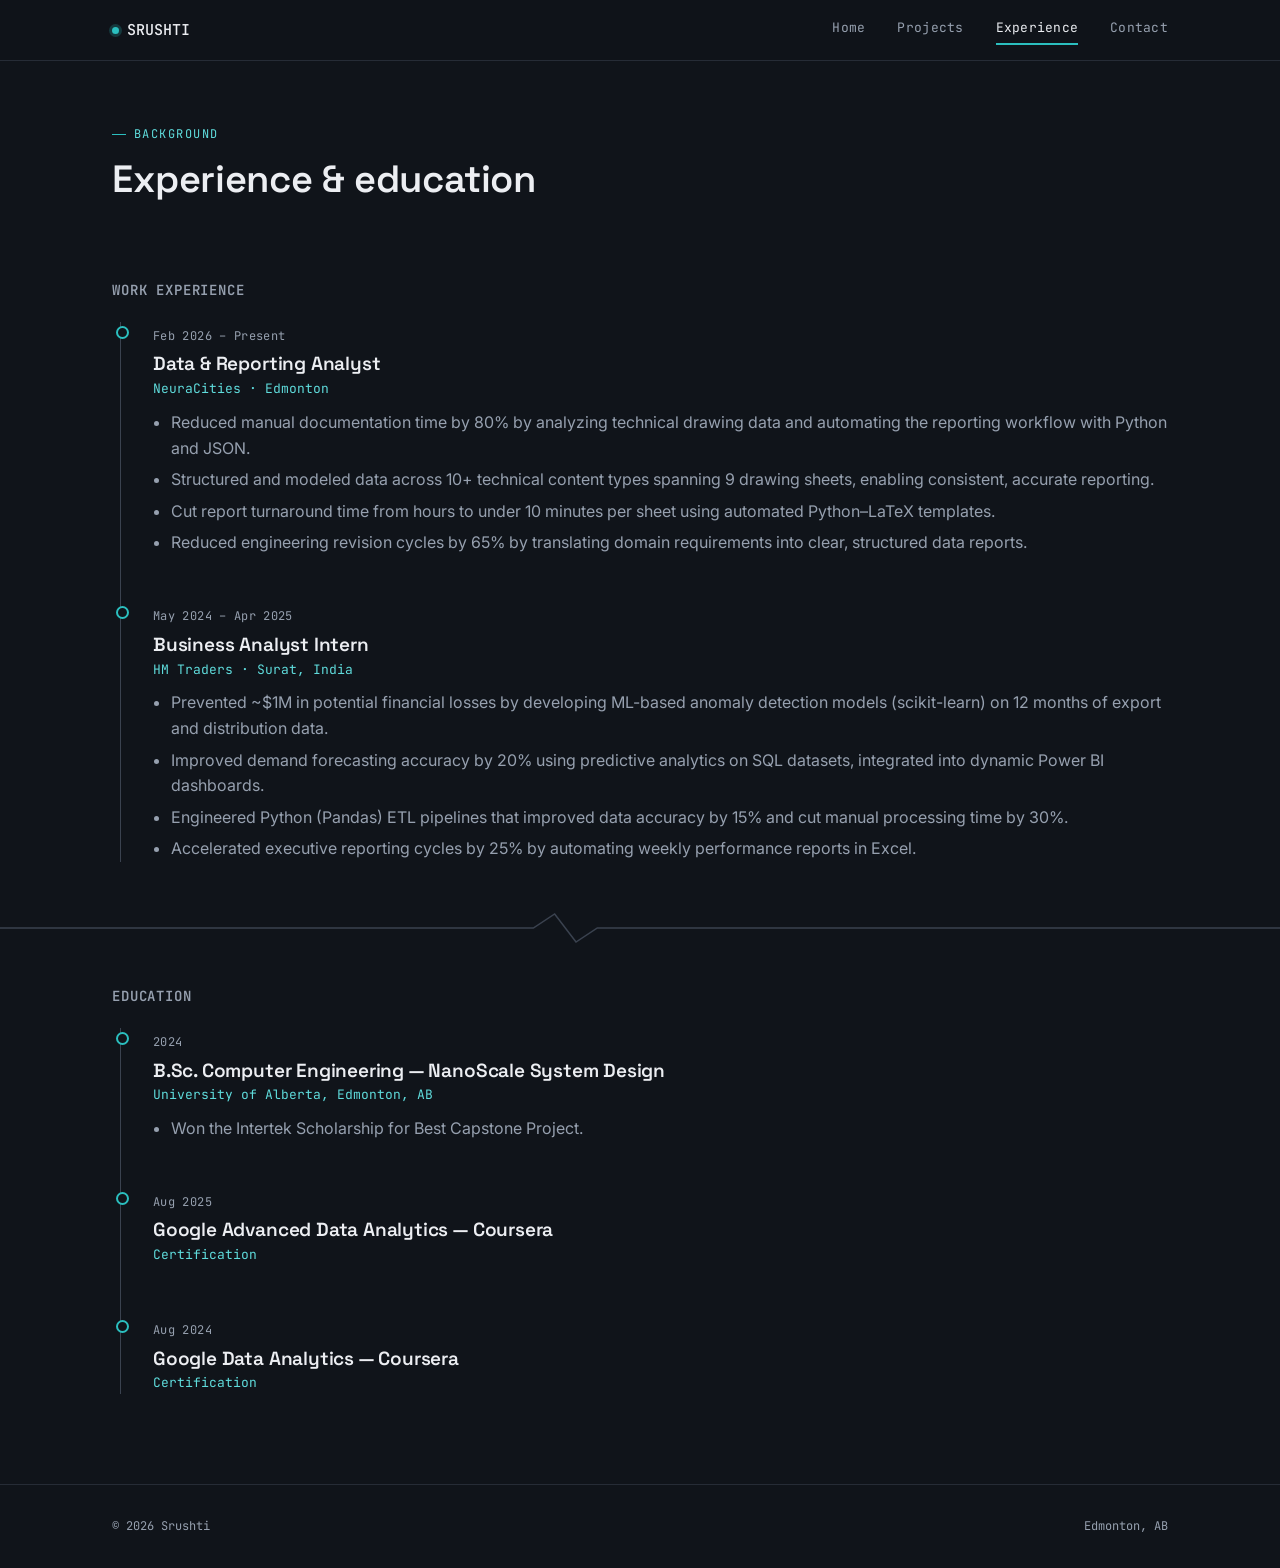
==== experience.html @ 4e7ceddc "Add files via upload" ====
<!DOCTYPE html>
<html lang="en">
<head>
<meta charset="UTF-8">
<meta name="viewport" content="width=device-width, initial-scale=1.0">
<title>Experience — Srushti</title>
<link rel="preconnect" href="https://fonts.googleapis.com">
<link href="https://fonts.googleapis.com/css2?family=Space+Grotesk:wght@500;600;700&family=Inter:wght@400;500;600&family=JetBrains+Mono:wght@400;500&display=swap" rel="stylesheet">
<link rel="stylesheet" href="css/style.css">
</head>
<body>

<header class="site-nav">
  <div class="nav-inner">
    <a href="index.html" class="brand"><span class="dot"></span>SRUSHTI</a>
    <nav class="links">
      <a href="index.html">Home</a>
      <a href="projects.html">Projects</a>
      <a href="experience.html" class="active">Experience</a>
      <a href="contact.html">Contact</a>
    </nav>
  </div>
</header>

<section class="tight" style="padding-top:56px;">
  <div class="wrap">
    <span class="eyebrow">Background</span>
    <h2 style="margin-top:14px; font-size:38px;">Experience &amp; education</h2>
  </div>
</section>

<section class="tight">
  <div class="wrap">
    <h3 style="font-size:14px; font-family: var(--font-mono); letter-spacing:0.06em; text-transform:uppercase; color:var(--ink-muted); margin-bottom:24px;">Work experience</h3>
    <div class="timeline">

      <div class="timeline-item">
        <span class="when">Feb 2026 – Present</span>
        <h3>Data &amp; Reporting Analyst</h3>
        <span class="org">NeuraCities · Edmonton</span>
        <ul>
          <li>Reduced manual documentation time by 80% by analyzing technical drawing data and automating the reporting workflow with Python and JSON.</li>
          <li>Structured and modeled data across 10+ technical content types spanning 9 drawing sheets, enabling consistent, accurate reporting.</li>
          <li>Cut report turnaround time from hours to under 10 minutes per sheet using automated Python–LaTeX templates.</li>
          <li>Reduced engineering revision cycles by 65% by translating domain requirements into clear, structured data reports.</li>
        </ul>
      </div>

      <div class="timeline-item">
        <span class="when">May 2024 – Apr 2025</span>
        <h3>Business Analyst Intern</h3>
        <span class="org">HM Traders · Surat, India</span>
        <ul>
          <li>Prevented ~$1M in potential financial losses by developing ML-based anomaly detection models (scikit-learn) on 12 months of export and distribution data.</li>
          <li>Improved demand forecasting accuracy by 20% using predictive analytics on SQL datasets, integrated into dynamic Power BI dashboards.</li>
          <li>Engineered Python (Pandas) ETL pipelines that improved data accuracy by 15% and cut manual processing time by 30%.</li>
          <li>Accelerated executive reporting cycles by 25% by automating weekly performance reports in Excel.</li>
        </ul>
      </div>

    </div>
  </div>
</section>

<svg class="signal-divider" viewBox="0 0 1200 40" preserveAspectRatio="none">
  <path d="M0,20 L500,20 L520,6 L540,34 L560,20 L1200,20"></path>
</svg>

<section class="tight">
  <div class="wrap">
    <h3 style="font-size:14px; font-family: var(--font-mono); letter-spacing:0.06em; text-transform:uppercase; color:var(--ink-muted); margin-bottom:24px;">Education</h3>
    <div class="timeline">

      <div class="timeline-item">
        <span class="when">2024</span>
        <h3>B.Sc. Computer Engineering — NanoScale System Design</h3>
        <span class="org">University of Alberta, Edmonton, AB</span>
        <ul>
          <li>Won the Intertek Scholarship for Best Capstone Project.</li>
        </ul>
      </div>

      <div class="timeline-item">
        <span class="when">Aug 2025</span>
        <h3>Google Advanced Data Analytics — Coursera</h3>
        <span class="org">Certification</span>
      </div>

      <div class="timeline-item">
        <span class="when">Aug 2024</span>
        <h3>Google Data Analytics — Coursera</h3>
        <span class="org">Certification</span>
      </div>

    </div>
  </div>
</section>

<footer>
  <div class="wrap">
    <span>© 2026 Srushti</span>
    <span>Edmonton, AB</span>
  </div>
</footer>

<script src="js/main.js"></script>
</body>
</html>
---- css/style.css ----
/* ============================================================
   DESIGN TOKENS
   ============================================================ */
:root {
  --bg: #10141A;
  --bg-raised: #171C24;
  --ink: #ECEEF2;
  --ink-muted: #96A0AF;
  --line: #262C36;
  --line-strong: #3A424F;
  --accent: #2BBFBF;      /* signal teal — primary interactive */
  --accent-ink: #5FDCDC;
  --amber: #F0B94D;       /* data highlight — used sparingly */

  /* tool identity colors — small color-coded markers on tags/pills */
  --c-python: #6AA6E8;
  --c-sql: #2BBFBF;
  --c-excel: #5FC167;
  --c-powerbi: #F0B94D;
  --c-tableau: #F0895A;
  --c-ml: #A98BFA;

  --font-display: 'Space Grotesk', sans-serif;
  --font-body: 'Inter', sans-serif;
  --font-mono: 'JetBrains Mono', monospace;

  --max-w: 1120px;
  --radius: 3px;
}

* { box-sizing: border-box; }
html { scroll-behavior: smooth; }

@media (prefers-reduced-motion: reduce) {
  html { scroll-behavior: auto; }
  * { animation-duration: 0.01ms !important; animation-iteration-count: 1 !important; transition-duration: 0.01ms !important; }
}

body {
  margin: 0;
  background: var(--bg);
  color: var(--ink);
  font-family: var(--font-body);
  font-size: 16px;
  line-height: 1.6;
  -webkit-font-smoothing: antialiased;
}

a { color: inherit; }

.wrap {
  max-width: var(--max-w);
  margin: 0 auto;
  padding: 0 32px;
}

h1, h2, h3, h4 {
  font-family: var(--font-display);
  font-weight: 600;
  line-height: 1.15;
  margin: 0;
  letter-spacing: -0.01em;
}

.eyebrow {
  font-family: var(--font-mono);
  font-size: 12px;
  letter-spacing: 0.12em;
  text-transform: uppercase;
  color: var(--accent-ink);
  display: inline-flex;
  align-items: center;
  gap: 8px;
}

.eyebrow::before {
  content: '';
  width: 14px;
  height: 1px;
  background: var(--accent);
  display: inline-block;
}

p { margin: 0 0 1em; color: var(--ink-muted); }

/* ============================================================
   NAV
   ============================================================ */
header.site-nav {
  position: sticky;
  top: 0;
  z-index: 100;
  background: rgba(16, 20, 26, 0.82);
  backdrop-filter: blur(8px);
  border-bottom: 1px solid var(--line);
}

.nav-inner {
  max-width: var(--max-w);
  margin: 0 auto;
  padding: 18px 32px;
  display: flex;
  align-items: center;
  justify-content: space-between;
}

.brand {
  font-family: var(--font-mono);
  font-weight: 500;
  font-size: 15px;
  text-decoration: none;
  color: var(--ink);
  display: flex;
  align-items: center;
  gap: 8px;
}

.brand .dot {
  width: 7px;
  height: 7px;
  border-radius: 50%;
  background: var(--accent);
  box-shadow: 0 0 0 3px rgba(43,191,191,0.22);
}

nav.links {
  display: flex;
  gap: 32px;
  font-family: var(--font-mono);
  font-size: 13px;
  letter-spacing: 0.02em;
}

nav.links a {
  text-decoration: none;
  color: var(--ink-muted);
  position: relative;
  padding-bottom: 3px;
  transition: color 0.2s ease;
}

nav.links a:hover, nav.links a.active { color: var(--ink); }

nav.links a.active::after {
  content: '';
  position: absolute;
  left: 0; bottom: -3px;
  width: 100%;
  height: 2px;
  background: var(--accent);
}

.nav-toggle { display: none; }

@media (max-width: 720px) {
  nav.links { display: none; }
}

/* ============================================================
   SIGNAL DIVIDER — signature motif
   ============================================================ */
.signal-divider {
  width: 100%;
  height: 40px;
  margin: 0;
  display: block;
}

.signal-divider path {
  fill: none;
  stroke: var(--line-strong);
  stroke-width: 1.4;
}

/* ============================================================
   HERO
   ============================================================ */
.hero {
  padding: 96px 0 64px;
}

.hero-grid {
  display: grid;
  grid-template-columns: 1.1fr 0.9fr;
  gap: 48px;
  align-items: center;
}

.hero .eyebrow {
  font-size: 14px;
  font-weight: 500;
  padding: 9px 18px;
  border: 1px solid var(--line-strong);
  border-radius: 999px;
  background: var(--bg-raised);
  color: var(--accent-ink);
}

.hero .eyebrow::before {
  width: 8px;
  height: 8px;
  border-radius: 50%;
  background: var(--accent);
  box-shadow: 0 0 0 3px rgba(43,191,191,0.18);
}

.hero h1 {
  font-size: clamp(36px, 5vw, 58px);
  margin: 20px 0 20px;
}

.hero .lede {
  font-size: 18px;
  max-width: 46ch;
  color: var(--ink-muted);
}

.hero-actions {
  display: flex;
  gap: 16px;
  margin-top: 28px;
}

#hero-canvas {
  width: 100%;
  height: 260px;
  border: 1px solid var(--line);
  background: var(--bg-raised);
  border-radius: var(--radius);
}

@media (max-width: 860px) {
  .hero-grid { grid-template-columns: 1fr; }
}

/* ============================================================
   BUTTONS
   ============================================================ */
.btn {
  font-family: var(--font-mono);
  font-size: 13px;
  letter-spacing: 0.02em;
  padding: 12px 22px;
  border-radius: var(--radius);
  text-decoration: none;
  display: inline-flex;
  align-items: center;
  gap: 8px;
  transition: all 0.2s ease;
  border: 1px solid transparent;
}

.btn-primary {
  background: var(--ink);
  color: var(--bg);
}
.btn-primary:hover { background: var(--accent-ink); }

.btn-ghost {
  border-color: var(--line-strong);
  color: var(--ink);
}
.btn-ghost:hover { border-color: var(--ink); }

/* ============================================================
   SECTIONS
   ============================================================ */
section { padding: 64px 0; }
section.tight { padding: 40px 0; }

.section-head {
  margin-bottom: 40px;
}

.section-head h2 {
  font-size: 30px;
  margin-top: 12px;
}

/* ============================================================
   STACK / TOOLS STRIP
   ============================================================ */
.stack-strip {
  display: flex;
  flex-wrap: wrap;
  gap: 10px;
}

.tool-pill {
  font-family: var(--font-mono);
  font-size: 12px;
  letter-spacing: 0.03em;
  padding: 7px 13px;
  border: 1px solid var(--line-strong);
  border-radius: 999px;
  color: var(--ink-muted);
  background: var(--bg-raised);
  cursor: default;
  transition: all 0.2s ease;
}

.tool-pill.filterable {
  cursor: pointer;
}

.tool-pill.filterable:hover,
.tool-pill.active {
  border-color: var(--accent);
  color: var(--accent-ink);
  background: rgba(43,191,191,0.10);
}

/* color-coded tool markers — a small dot identifies the tool at a glance */
.tool-pill::before,
.project-card .tags span::before {
  content: '';
  display: inline-block;
  width: 6px;
  height: 6px;
  border-radius: 50%;
  margin-right: 6px;
  vertical-align: middle;
  background: var(--ink-muted);
}
.tag-python::before, [data-tool="python"]::before { background: var(--c-python) !important; }
.tag-sql::before, [data-tool="sql"]::before { background: var(--c-sql) !important; }
.tag-excel::before, [data-tool="excel"]::before { background: var(--c-excel) !important; }
.tag-powerbi::before, [data-tool="power bi"]::before { background: var(--c-powerbi) !important; }
.tag-tableau::before, [data-tool="tableau"]::before { background: var(--c-tableau) !important; }
.tag-ml::before, [data-tool="ml"]::before { background: var(--c-ml) !important; }

/* hero glow — soft multi-color gradient for visual warmth behind the canvas */
.hero-visual {
  position: relative;
}
.hero-visual::before {
  content: '';
  position: absolute;
  inset: -30px;
  background:
    radial-gradient(circle at 20% 20%, rgba(59,127,196,0.16), transparent 55%),
    radial-gradient(circle at 85% 30%, rgba(232,163,61,0.18), transparent 50%),
    radial-gradient(circle at 60% 85%, rgba(139,92,246,0.14), transparent 55%);
  filter: blur(6px);
  z-index: 0;
  border-radius: 12px;
}
.hero-visual canvas { position: relative; z-index: 1; }

/* ============================================================
   PROJECT CARDS
   ============================================================ */
.project-grid {
  display: grid;
  grid-template-columns: repeat(auto-fit, minmax(300px, 1fr));
  gap: 24px;
}

.project-grid.compact {
  grid-template-columns: repeat(auto-fit, minmax(260px, 1fr));
  gap: 20px;
}

.category-head {
  display: flex;
  align-items: baseline;
  gap: 12px;
  margin: 56px 0 20px;
}

.category-head:first-child { margin-top: 0; }

.category-head h3 {
  font-size: 13px;
  font-family: var(--font-mono);
  letter-spacing: 0.08em;
  text-transform: uppercase;
  color: var(--ink-muted);
}

.category-head .line {
  flex: 1;
  height: 1px;
  background: var(--line);
}

/* ============================================================
   PROJECT INDEX — editorial row layout (no imagery)
   ============================================================ */
.project-index {
  display: flex;
  flex-direction: column;
}

.project-row {
  display: grid;
  grid-template-columns: 56px 1fr auto;
  align-items: start;
  gap: 28px;
  padding: 30px 4px 30px 20px;
  border-top: 1px solid var(--line);
  text-decoration: none;
  color: var(--ink);
  position: relative;
  transition: padding-left 0.25s ease, background 0.25s ease;
}

.project-index .project-row:last-child { border-bottom: 1px solid var(--line); }

.project-row::before {
  content: '';
  position: absolute;
  left: 0; top: 0; bottom: 0;
  width: 3px;
  background: var(--tool-color, var(--ink-muted));
  transform: scaleY(0);
  transform-origin: top;
  transition: transform 0.3s ease;
}

a.project-row:hover::before { transform: scaleY(1); }
a.project-row:hover { padding-left: 26px; background: rgba(255,255,255,0.025); }

.project-row .idx {
  font-family: var(--font-mono);
  font-size: 13px;
  color: var(--ink-muted);
  padding-top: 4px;
}

.project-row .idx .dot {
  width: 8px; height: 8px;
  border-radius: 50%;
  display: block;
  margin-bottom: 8px;
  background: var(--tool-color, var(--ink-muted));
}

.project-row h3 {
  font-size: 24px;
  margin-bottom: 8px;
}

.project-row p {
  margin: 0;
  max-width: 62ch;
}

.project-row .tags {
  display: flex;
  flex-wrap: wrap;
  gap: 6px;
  margin-top: 12px;
}

.project-row .tags span {
  font-family: var(--font-mono);
  font-size: 10.5px;
  letter-spacing: 0.04em;
  padding: 4px 9px;
  background: var(--bg-raised);
  border: 1px solid var(--line);
  border-radius: 999px;
  color: var(--ink-muted);
}

.project-row .side {
  text-align: right;
  padding-top: 4px;
}

.project-row .result {
  font-family: var(--font-mono);
  font-size: 13px;
  color: var(--amber);
  white-space: nowrap;
  display: block;
}

.project-row .restricted-note {
  font-family: var(--font-mono);
  font-size: 11px;
  color: var(--ink-muted);
  white-space: nowrap;
  margin-top: 6px;
  display: block;
}

@media (max-width: 640px) {
  .project-row {
    grid-template-columns: 1fr;
    gap: 10px;
    padding-left: 4px;
  }
  .project-row .idx { display: flex; align-items: center; gap: 8px; }
  .project-row .idx .dot { margin-bottom: 0; }
  .project-row .side { text-align: left; }
  a.project-row:hover { padding-left: 4px; }
}

.project-card {
  background: var(--bg-raised);
  border: 1px solid var(--line);
  border-radius: var(--radius);
  padding: 28px;
  display: flex;
  flex-direction: column;
  gap: 14px;
  position: relative;
  overflow: hidden;
  transition: transform 0.25s ease, border-color 0.25s ease, box-shadow 0.25s ease;
  text-decoration: none;
  color: var(--ink);
}

.project-card::before {
  content: '';
  position: absolute;
  top: 0; left: 0;
  width: 100%;
  height: 2px;
  background: var(--accent);
  transform: scaleX(0);
  transform-origin: left;
  transition: transform 0.3s ease;
}

.project-card:hover {
  transform: translateY(-3px);
  border-color: var(--line-strong);
  box-shadow: 0 12px 28px rgba(0,0,0,0.35);
}

.project-card:hover::before { transform: scaleX(1); }

.project-card .thumb {
  width: 100%;
  height: 150px;
  object-fit: cover;
  border-radius: var(--radius);
  border: 1px solid var(--line);
  margin-bottom: 4px;
  background: var(--bg);
}

/* signal-signature card art — replaces photos with an abstract waveform
   tinted to the project's primary tool color, echoing the hero motif */
.thumb-art {
  width: 100%;
  height: 150px;
  border-radius: var(--radius);
  border: 1px solid var(--line);
  margin-bottom: 4px;
  background-color: var(--bg);
  background-image: radial-gradient(circle, var(--line) 1px, transparent 1px);
  background-size: 16px 16px;
  background-position: -4px -4px;
  display: flex;
  align-items: center;
  justify-content: center;
  overflow: hidden;
}

.thumb-art svg { width: 92px; height: 92px; display: block; margin: auto; }

.thumb-art.tag-python { color: var(--c-python); }
.thumb-art.tag-sql { color: var(--c-sql); }
.thumb-art.tag-excel { color: var(--c-excel); }
.thumb-art.tag-powerbi { color: var(--c-powerbi); }
.thumb-art.tag-tableau { color: var(--c-tableau); }
.thumb-art.tag-ml { color: var(--c-ml); }

.project-card .tags {
  display: flex;
  flex-wrap: wrap;
  gap: 6px;
}

.project-card .tags span {
  font-family: var(--font-mono);
  font-size: 10.5px;
  letter-spacing: 0.04em;
  padding: 4px 9px;
  background: var(--bg);
  border: 1px solid var(--line);
  border-radius: 999px;
  color: var(--ink-muted);
}

.project-card h3 {
  font-size: 20px;
}

.project-card .result {
  font-family: var(--font-mono);
  font-size: 13px;
  color: var(--amber);
  font-weight: 500;
}

.project-card.placeholder {
  border-style: dashed;
  color: var(--ink-muted);
  justify-content: center;
  align-items: flex-start;
  min-height: 200px;
}

.project-card.placeholder .eyebrow { color: var(--ink-muted); }
.project-card.placeholder .eyebrow::before { background: var(--line-strong); }

/* ============================================================
   TIMELINE (experience / education)
   ============================================================ */
.timeline {
  position: relative;
  margin-left: 8px;
  border-left: 1px solid var(--line-strong);
  padding-left: 32px;
}

.timeline-item {
  position: relative;
  padding-bottom: 40px;
}

.timeline-item:last-child { padding-bottom: 0; }

.timeline-item::before {
  content: '';
  position: absolute;
  left: -37px;
  top: 4px;
  width: 9px;
  height: 9px;
  border-radius: 50%;
  background: var(--bg);
  border: 2px solid var(--accent);
}

.timeline-item .when {
  font-family: var(--font-mono);
  font-size: 12px;
  color: var(--ink-muted);
  letter-spacing: 0.03em;
}

.timeline-item h3 {
  font-size: 19px;
  margin: 6px 0 4px;
}

.timeline-item .org {
  font-family: var(--font-mono);
  font-size: 13px;
  color: var(--accent-ink);
  margin-bottom: 10px;
  display: block;
}

.timeline-item ul {
  margin: 10px 0 0;
  padding-left: 18px;
  color: var(--ink-muted);
}

.timeline-item li { margin-bottom: 6px; }

/* ============================================================
   BLOG
   ============================================================ */
.post-list { display: flex; flex-direction: column; }

.post-row {
  display: grid;
  grid-template-columns: 140px 1fr;
  gap: 24px;
  padding: 26px 0;
  border-bottom: 1px solid var(--line);
  text-decoration: none;
  color: var(--ink);
  transition: opacity 0.2s ease;
}

.post-row:hover { opacity: 0.7; }

.post-row .when {
  font-family: var(--font-mono);
  font-size: 12px;
  color: var(--ink-muted);
  padding-top: 4px;
}

.post-row h3 { font-size: 20px; margin-bottom: 8px; }
.post-row p { margin: 0; }

article.post {
  max-width: 720px;
  margin: 0 auto;
}

article.post .post-meta {
  font-family: var(--font-mono);
  font-size: 12px;
  color: var(--ink-muted);
  margin-bottom: 8px;
}

article.post h1 { font-size: 38px; margin-bottom: 24px; }
article.post h2 { font-size: 24px; margin: 40px 0 14px; }
article.post p { color: var(--ink); font-size: 16.5px; }
article.post ul, article.post ol { color: var(--ink); padding-left: 20px; }
article.post li { margin-bottom: 8px; }

article.post blockquote {
  border-left: 2px solid var(--accent);
  margin: 24px 0;
  padding: 4px 0 4px 20px;
  color: var(--ink-muted);
  font-style: italic;
}

article.post .callout {
  background: var(--bg-raised);
  border: 1px solid var(--line);
  border-left: 2px solid var(--amber);
  padding: 16px 20px;
  border-radius: var(--radius);
  font-family: var(--font-mono);
  font-size: 13px;
  color: var(--ink-muted);
  margin: 24px 0;
}

/* ============================================================
   CONTACT
   ============================================================ */
.contact-grid {
  display: grid;
  grid-template-columns: 1fr 1fr;
  gap: 48px;
}

.contact-list { list-style: none; padding: 0; margin: 24px 0 0; }

.contact-list li {
  border-top: 1px solid var(--line);
  padding: 16px 0;
  display: flex;
  justify-content: space-between;
  align-items: center;
}

.contact-list li:last-child { border-bottom: 1px solid var(--line); }

.contact-list .label {
  font-family: var(--font-mono);
  font-size: 12px;
  color: var(--ink-muted);
  text-transform: uppercase;
  letter-spacing: 0.06em;
}

.contact-list a { text-decoration: none; font-weight: 500; }
.contact-list a:hover { color: var(--accent-ink); }

@media (max-width: 720px) {
  .contact-grid { grid-template-columns: 1fr; }
}

/* ============================================================
   FOOTER
   ============================================================ */
footer {
  border-top: 1px solid var(--line);
  padding: 32px 0;
  margin-top: 40px;
}

footer .wrap {
  display: flex;
  justify-content: space-between;
  align-items: center;
  font-family: var(--font-mono);
  font-size: 12px;
  color: var(--ink-muted);
}

@media (max-width: 600px) {
  footer .wrap { flex-direction: column; gap: 8px; text-align: center; }
  .hero { padding: 64px 0 40px; }
  .wrap { padding: 0 20px; }
}
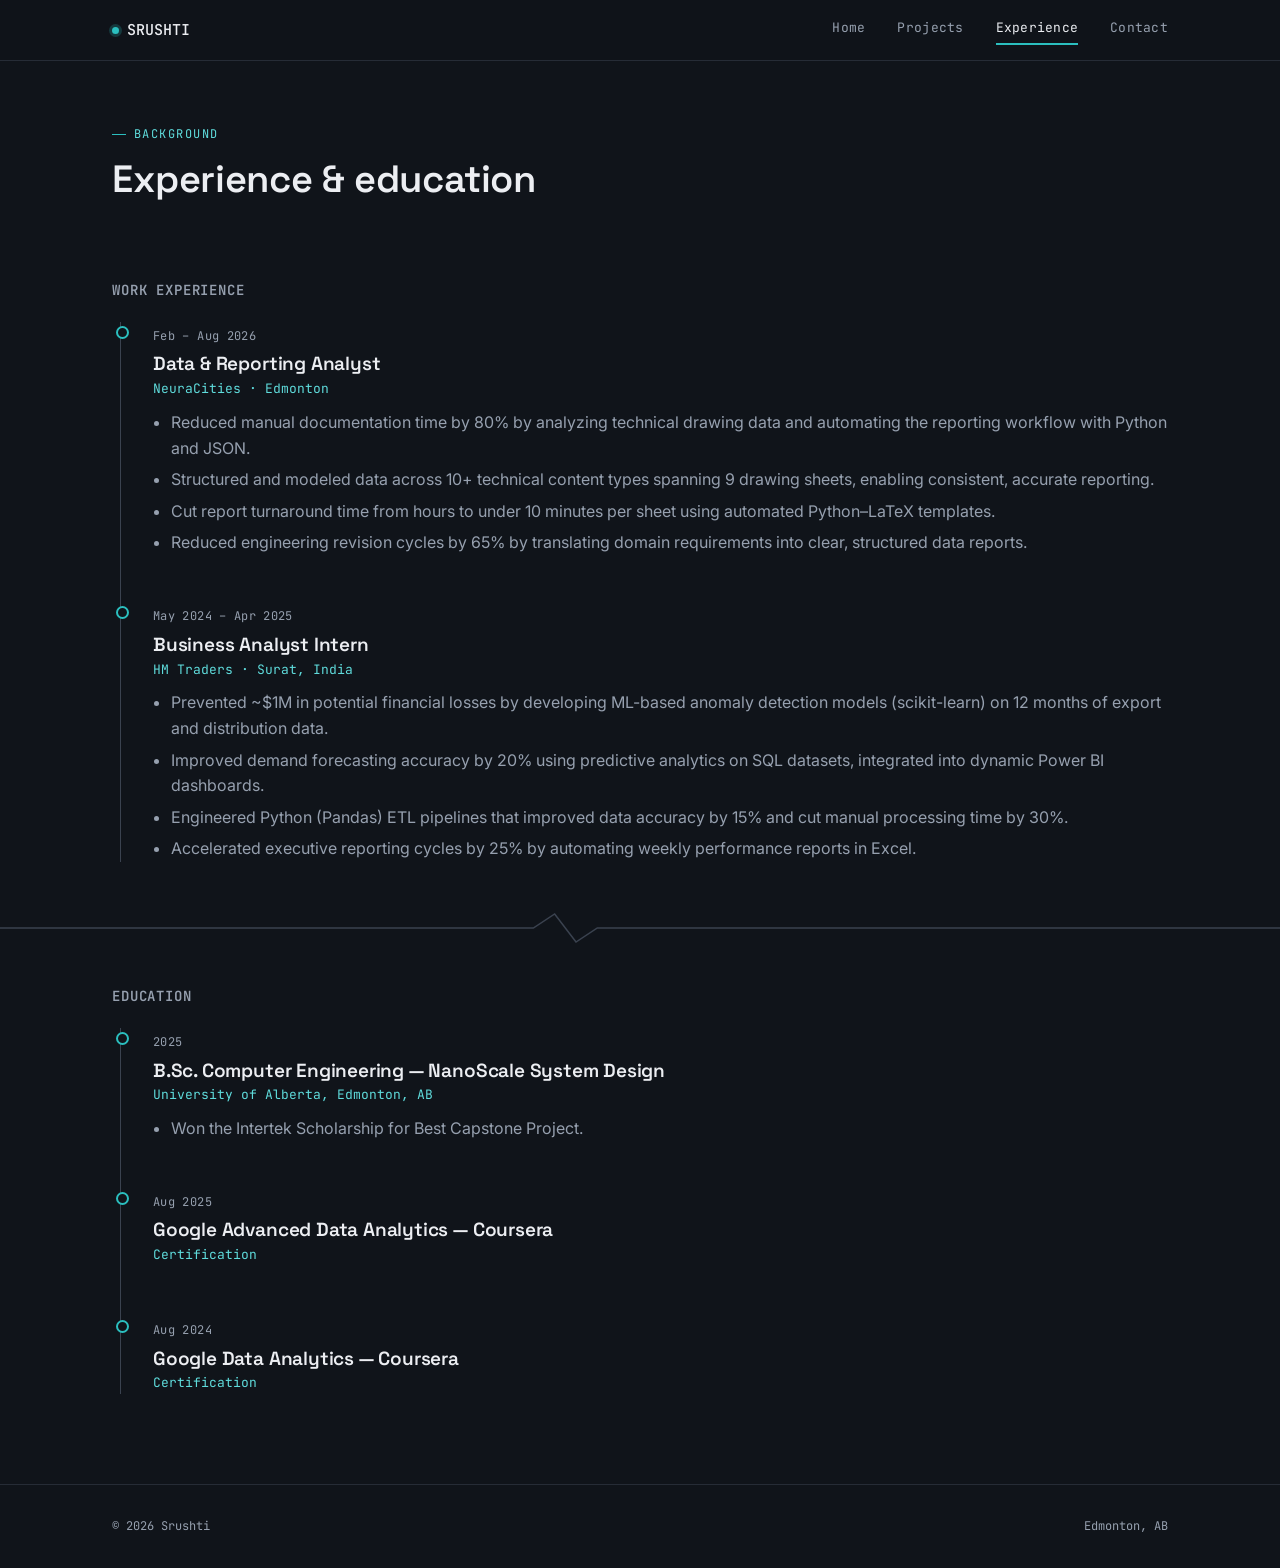
==== commit d141985a: "Update work experience and education dates" ====
--- a/experience.html
+++ b/experience.html
@@ -35,7 +35,7 @@
     <div class="timeline">
 
       <div class="timeline-item">
-        <span class="when">Feb 2026 – Present</span>
+        <span class="when">Feb – Aug 2026</span>
         <h3>Data &amp; Reporting Analyst</h3>
         <span class="org">NeuraCities · Edmonton</span>
         <ul>
@@ -72,7 +72,7 @@
     <div class="timeline">
 
       <div class="timeline-item">
-        <span class="when">2024</span>
+        <span class="when">2025</span>
         <h3>B.Sc. Computer Engineering — NanoScale System Design</h3>
         <span class="org">University of Alberta, Edmonton, AB</span>
         <ul>
